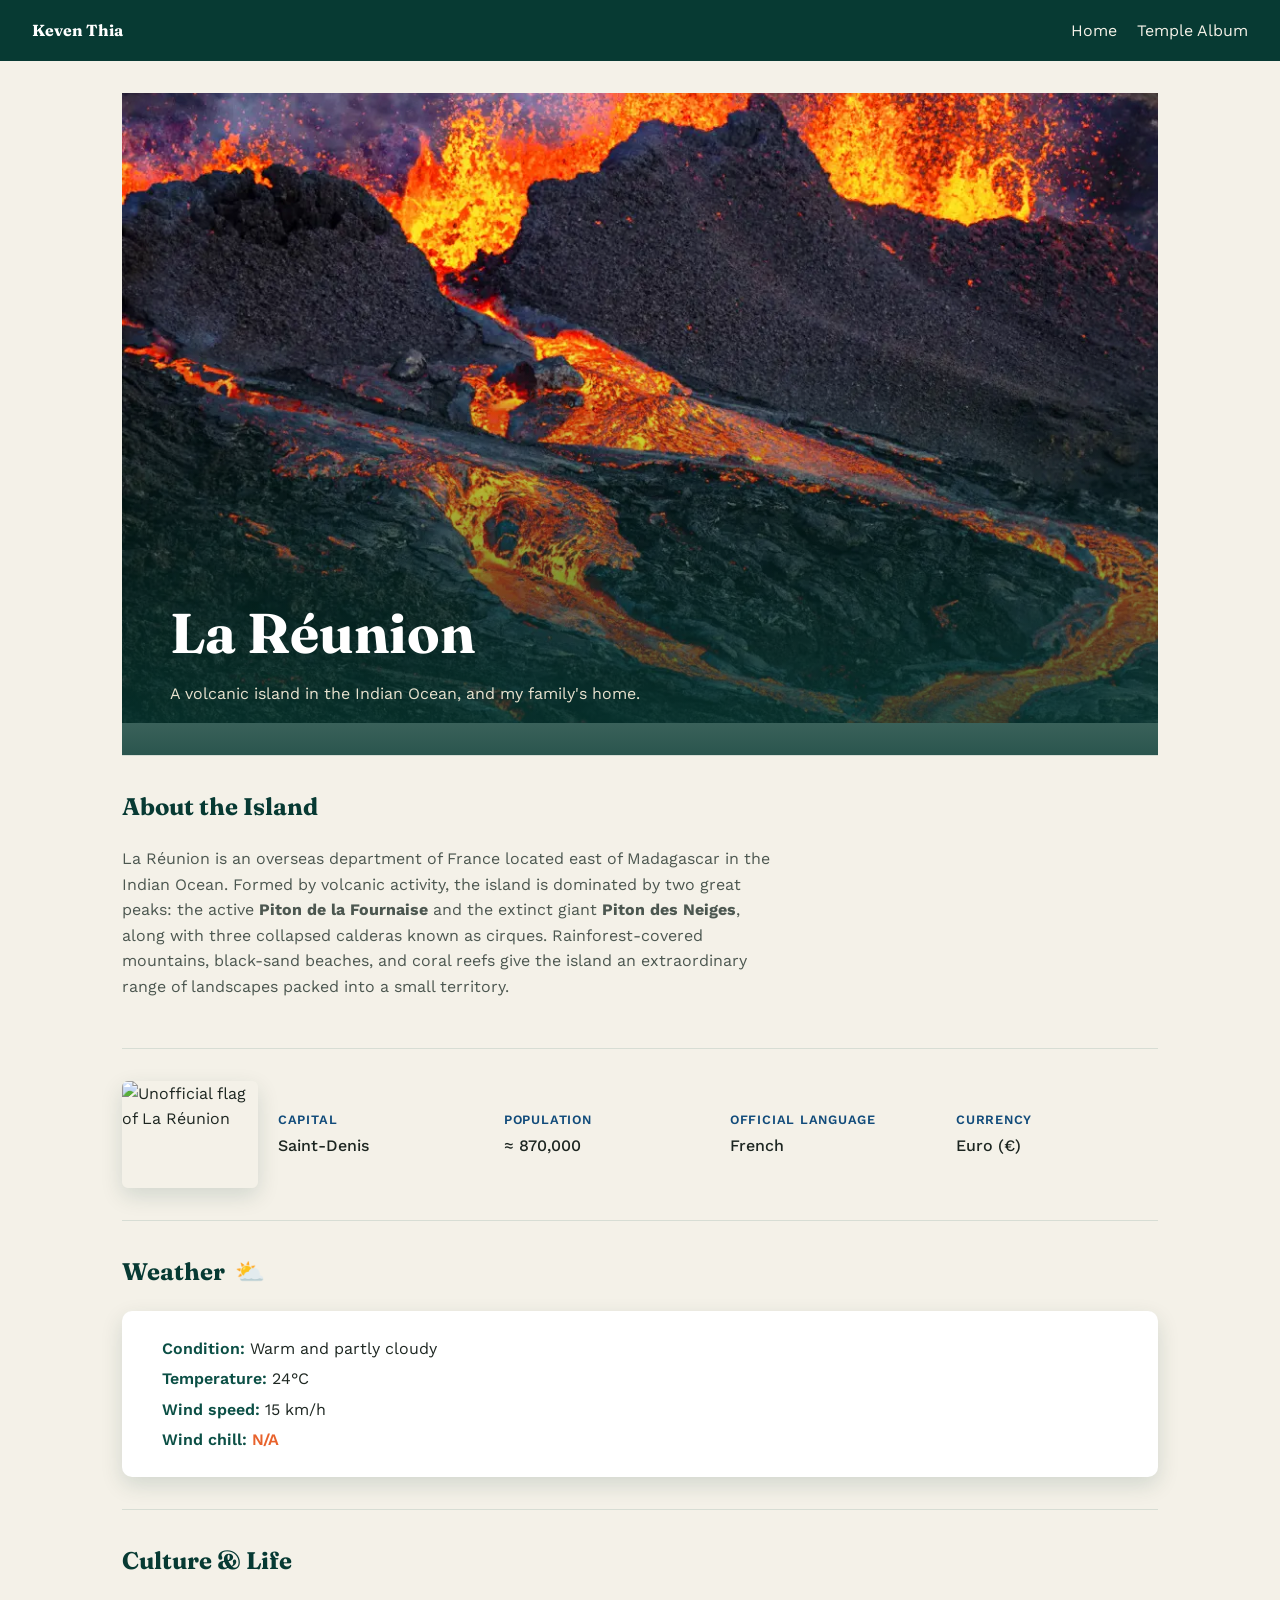
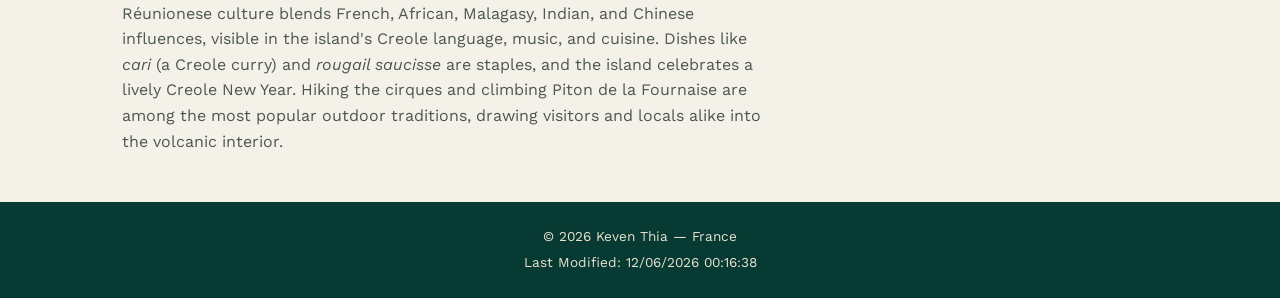
==== place.html @ eecb5986 "place assignment" ====
<!DOCTYPE html>
<html lang="en">
<head>
  <meta charset="UTF-8">
  <meta name="viewport" content="width=device-width, initial-scale=1.0">
  <title>La Réunion | Keven Thia</title>
  <meta name="author" content="Keven Thia">
  <meta name="description" content="Discover La Réunion, a volcanic French island in the Indian Ocean — geography, climate, and culture. WDD 131 place page.">

  <link rel="preconnect" href="https://fonts.googleapis.com">
  <link rel="preconnect" href="https://fonts.gstatic.com" crossorigin>
  <link href="https://fonts.googleapis.com/css2?family=Fraunces:opsz,wght@9..144,500;9..144,700&family=Work+Sans:wght@400;500;600&display=swap" rel="stylesheet">

  <link rel="stylesheet" href="styles/place.css">
  <script src="scripts/place.js" defer></script>
</head>
<body>

  <header class="place-header">
    <p class="brand">Keven Thia</p>
    <nav>
      <ul>
        <li><a href="index.html">Home</a></li>
        <li><a href="temples.html">Temple Album</a></li>
      </ul>
    </nav>
  </header>

  <main>

    <section class="hero">

      <img
        src="images\piton de la fournaise.webp"
        alt="Glowing lava flow from the Piton de la Fournaise volcano, La Réunion"
        width="1080" height="1080" loading="eager">
      <div class="hero-text">
        <h1>La Réunion</h1>
        <p>A volcanic island in the Indian Ocean, and my family's home.</p>
      </div>
    </section>

    <section class="intro">
      <h2>About the Island</h2>
      <p>La Réunion is an overseas department of France located east of Madagascar in the Indian Ocean. Formed by volcanic activity, the island is dominated by two great peaks: the active <strong>Piton de la Fournaise</strong> and the extinct giant <strong>Piton des Neiges</strong>, along with three collapsed calderas known as cirques. Rainforest-covered mountains, black-sand beaches, and coral reefs give the island an extraordinary range of landscapes packed into a small territory.</p>
    </section>

    <section class="flag-fact">
      <img src="https://commons.wikimedia.org/wiki/Special:FilePath/Flag%20of%20Reunion.svg" alt="Unofficial flag of La Réunion" width="160" height="107" loading="lazy">
      <dl>
        <div>
          <dt>Capital</dt>
          <dd>Saint-Denis</dd>
        </div>
        <div>
          <dt>Population</dt>
          <dd>≈ 870,000</dd>
        </div>
        <div>
          <dt>Official language</dt>
          <dd>French</dd>
        </div>
        <div>
          <dt>Currency</dt>
          <dd>Euro (€)</dd>
        </div>
      </dl>
    </section>

    <section class="weather">
      <h2>Weather</h2>
      <div class="weather-card">
        <span class="weather-icon" aria-hidden="true"></span>
        <img class="weather-icon-mobile" src="https://upload.wikimedia.org/wikipedia/commons/e/e0/Weather-few-clouds.svg" alt="Partly cloudy weather icon" width="48" height="48">
        <div class="weather-details">
          <p><span class="label">Condition:</span> Warm and partly cloudy</p>
          <p><span class="label">Temperature:</span> 24&deg;C</p>
          <p><span class="label">Wind speed:</span> 15 km/h</p>
          <p><span class="label">Wind chill:</span> <span id="windchill">Calculating&hellip;</span></p>
        </div>
      </div>
    </section>

    <section class="culture">
      <h2>Culture &amp; Life</h2>
      <p>Réunionese culture blends French, African, Malagasy, Indian, and Chinese influences, visible in the island's Creole language, music, and cuisine. Dishes like <em>cari</em> (a Creole curry) and <em>rougail saucisse</em> are staples, and the island celebrates a lively Creole New Year. Hiking the cirques and climbing Piton de la Fournaise are among the most popular outdoor traditions, drawing visitors and locals alike into the volcanic interior.</p>
    </section>

  </main>

  <footer class="place-footer">
    <p>&copy; <span id="year"></span> Keven Thia &mdash; France</p>
    <p>Last Modified: <span id="lastModified"></span></p>
  </footer>

</body>
</html>
---- styles/place.css ----
/* place.css — La Réunion place page*/

:root {
  --color-bg: #f4f1e8;
  --color-surface: #ffffff;
  --color-forest: #0b4f45;
  --color-forest-dark: #073a33;
  --color-ocean: #114b7a;
  --color-sunset: #e8622c;
  --color-text: #1d2621;
  --color-text-soft: #4c5750;

  --font-display: "Fraunces", Georgia, serif;
  --font-body: "Work Sans", "Segoe UI", sans-serif;

  --radius: 10px;
  --shadow: 0 8px 22px rgba(7, 58, 51, 0.14);
}

* {
  box-sizing: border-box;
}

body {
  margin: 0;
  font-family: var(--font-body);
  color: var(--color-text);
  background-color: var(--color-bg);
  line-height: 1.6;
}

img {
  max-width: 100%;
  display: block;
}

h1, h2 {
  font-family: var(--font-display);
  color: var(--color-forest-dark);
  margin-top: 0;
}

/* header */

.place-header {
  background-color: var(--color-forest-dark);
  color: #fff;
  display: flex;
  flex-wrap: wrap;
  align-items: center;
  justify-content: space-between;
  gap: 0.5rem;
  padding: 0.9rem 1.25rem;
}

.brand {
  font-family: var(--font-display);
  font-weight: 700;
  margin: 0;
}

.place-header nav ul {
  list-style: none;
  display: flex;
  gap: 1.25rem;
  margin: 0;
  padding: 0;
}

.place-header a {
  color: #f4f1e8;
  text-decoration: none;
  border-bottom: 2px solid transparent;
  transition: border-color 0.2s ease, color 0.2s ease;
}

.place-header a:hover {
  color: var(--color-sunset);
  border-color: var(--color-sunset);
}

/* hero */

.hero {
  position: relative;
}

.hero img {
  width: 100%;
  height: 55vh;
  min-height: 260px;
  object-fit: cover;
}

.hero-text {
  position: absolute;
  inset: 0;
  display: flex;
  flex-direction: column;
  justify-content: flex-end;
  padding: 1.5rem 1.25rem;
  background: linear-gradient(180deg, rgba(7, 58, 51, 0) 40%, rgba(7, 58, 51, 0.85) 100%);
  color: #fff;
}

.hero-text h1 {
  color: #fff;
  font-size: 2.2rem;
  margin-bottom: 0.25rem;
}

.hero-text p {
  margin: 0;
  color: #e8e2cf;
}

/* sections */

main {
  max-width: 900px;
  margin: 0 auto;
  padding: 0 1.25rem;
}

section {
  padding: 2rem 0;
  border-bottom: 1px solid rgba(11, 79, 69, 0.12);
}

.intro p {
  max-width: 65ch;
  color: var(--color-text-soft);
}

/* Flag and quick facts */

.flag-fact {
  display: flex;
  flex-direction: column;
  gap: 1.25rem;
  align-items: flex-start;
}

.flag-fact img {
  border-radius: 6px;
  box-shadow: var(--shadow);
}

.flag-fact dl {
  display: grid;
  grid-template-columns: repeat(2, 1fr);
  gap: 1rem 1.5rem;
  margin: 0;
  width: 100%;
}

.flag-fact dt {
  font-size: 0.8rem;
  text-transform: uppercase;
  letter-spacing: 0.06em;
  color: var(--color-ocean);
  font-weight: 600;
}

.flag-fact dd {
  margin: 0.15rem 0 0;
  font-weight: 500;
}

/* weather */

.weather-card {
  display: flex;
  align-items: center;
  gap: 1.25rem;
  background-color: var(--color-surface);
  border-radius: var(--radius);
  padding: 1.25rem;
  box-shadow: var(--shadow);
}

.weather-icon {
  display: none;
}

.weather-icon-mobile {
  flex-shrink: 0;
}

.weather-details p {
  margin: 0.3rem 0;
}

.weather-details .label {
  font-weight: 600;
  color: var(--color-forest);
}

#windchill {
  font-weight: 600;
  color: var(--color-sunset);
}

/* culture */

.culture p {
  max-width: 65ch;
  color: var(--color-text-soft);
}

.culture {
  border-bottom: none;
}

/* footer */

.place-footer {
  background-color: var(--color-forest-dark);
  color: #e8e2cf;
  text-align: center;
  padding: 1.25rem 1rem;
  font-size: 0.85rem;
}

.place-footer p {
  margin: 0.25rem 0;
}

/* media query / larger view */

@media screen and (min-width: 750px) {

  .place-header {
    padding: 1.1rem 2rem;
  }

  .hero img {
    height: 70vh;
  }

  .hero-text {
    padding: 3rem;
  }

  .hero-text h1 {
    font-size: 3.5rem;
  }

  main {
    max-width: 1100px;
    padding: 0 2rem;
  }

  .flag-fact {
    flex-direction: row;
    align-items: center;
  }

  .flag-fact dl {
    grid-template-columns: repeat(4, 1fr);
  }

  .weather-icon-mobile {
    display: none;
  }

  .weather h2::after {
    content: "⛅";
    margin-left: 0.6rem;
    font-size: 1.5rem;
  }

  .weather-icon {
    display: block;
    font-size: 3rem;
  }
}
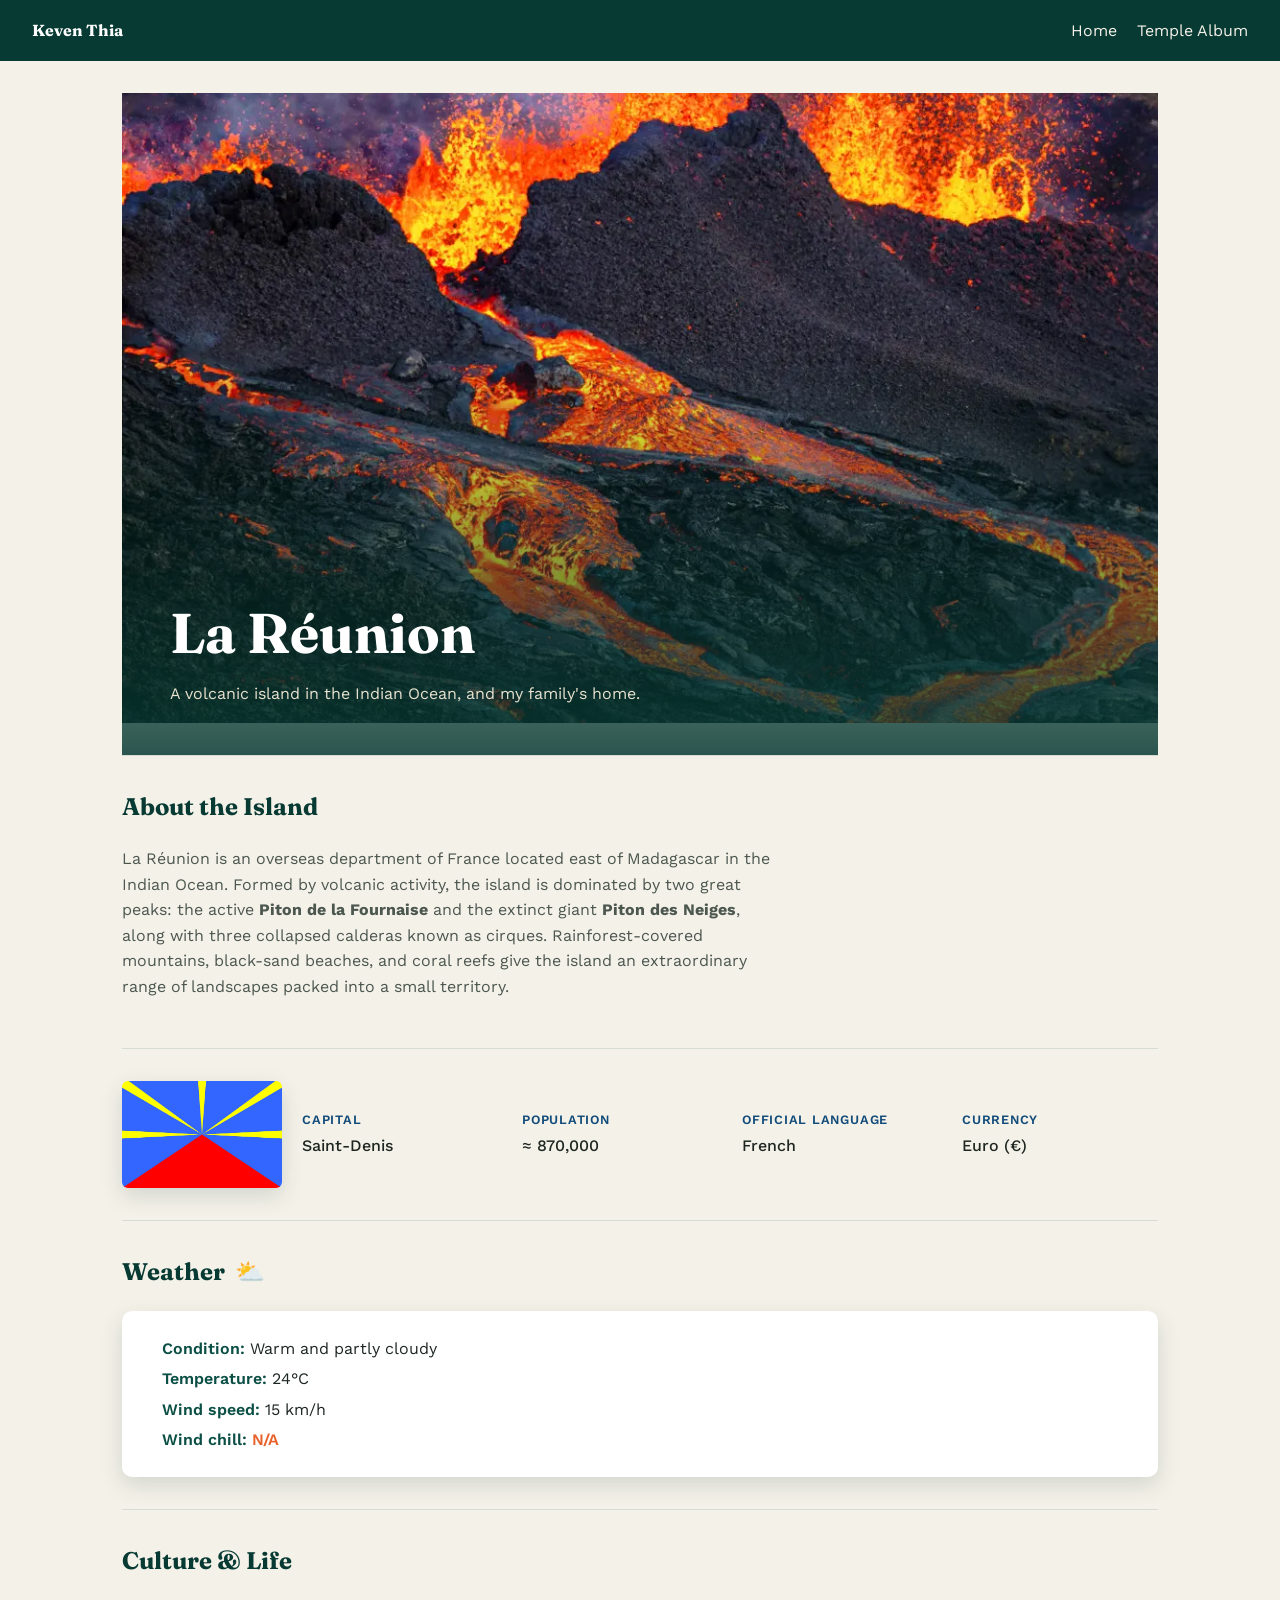
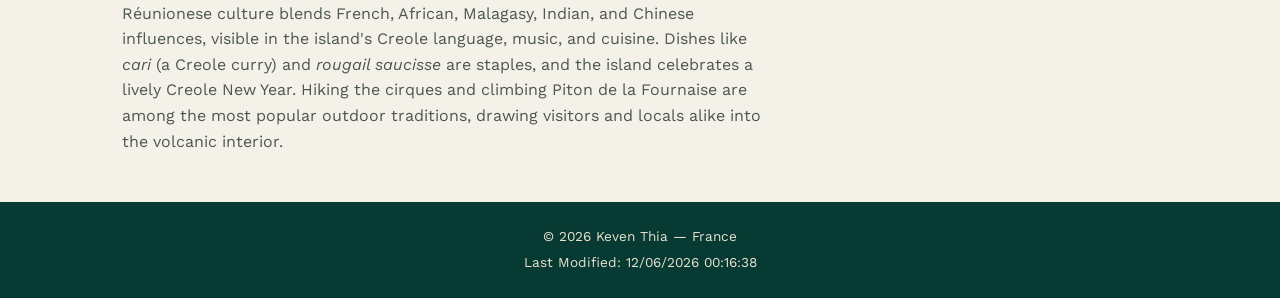
==== commit 0b452939: "flag fix" ====
--- a/place.html
+++ b/place.html
@@ -46,7 +46,7 @@
     </section>
 
     <section class="flag-fact">
-      <img src="https://commons.wikimedia.org/wiki/Special:FilePath/Flag%20of%20Reunion.svg" alt="Unofficial flag of La Réunion" width="160" height="107" loading="lazy">
+      <img src="images\Reunion_Drapeau.jpg" alt="Unofficial flag of La Réunion" width="160" height="107" loading="lazy">
       <dl>
         <div>
           <dt>Capital</dt>
